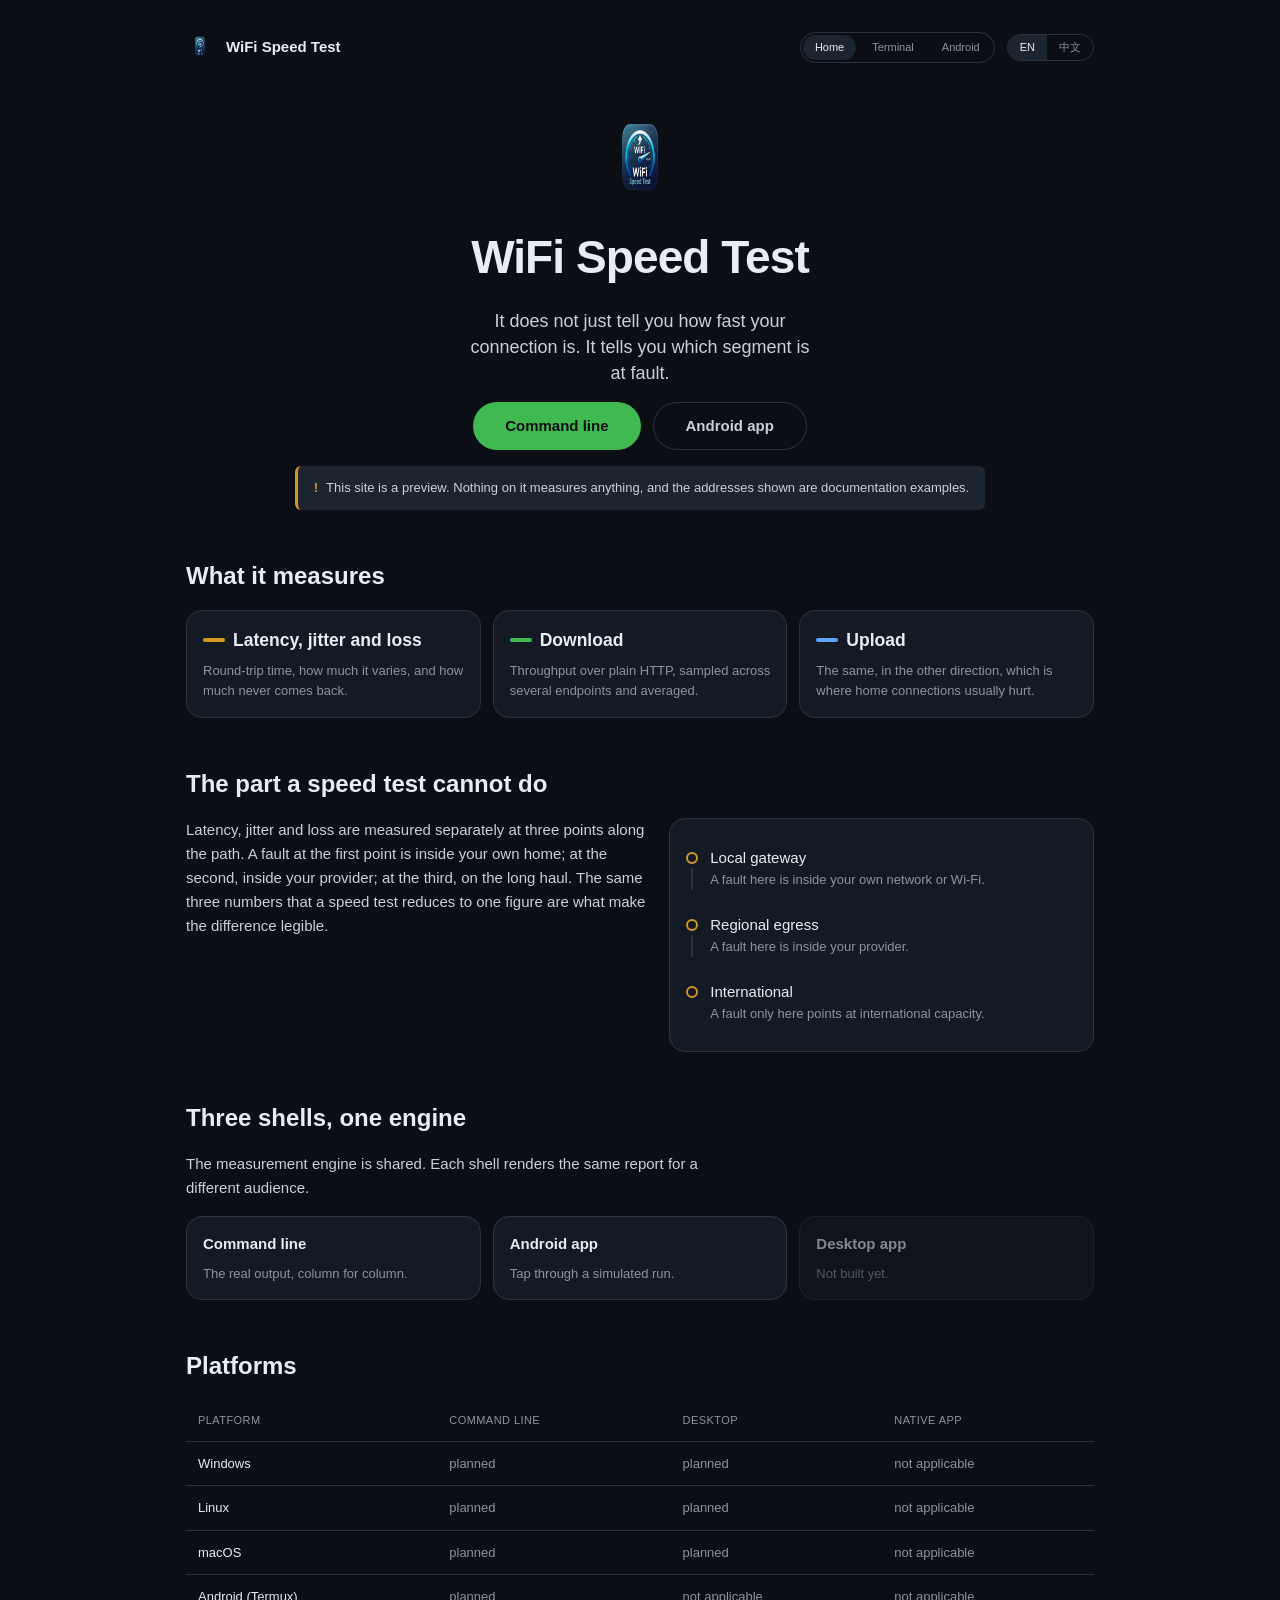
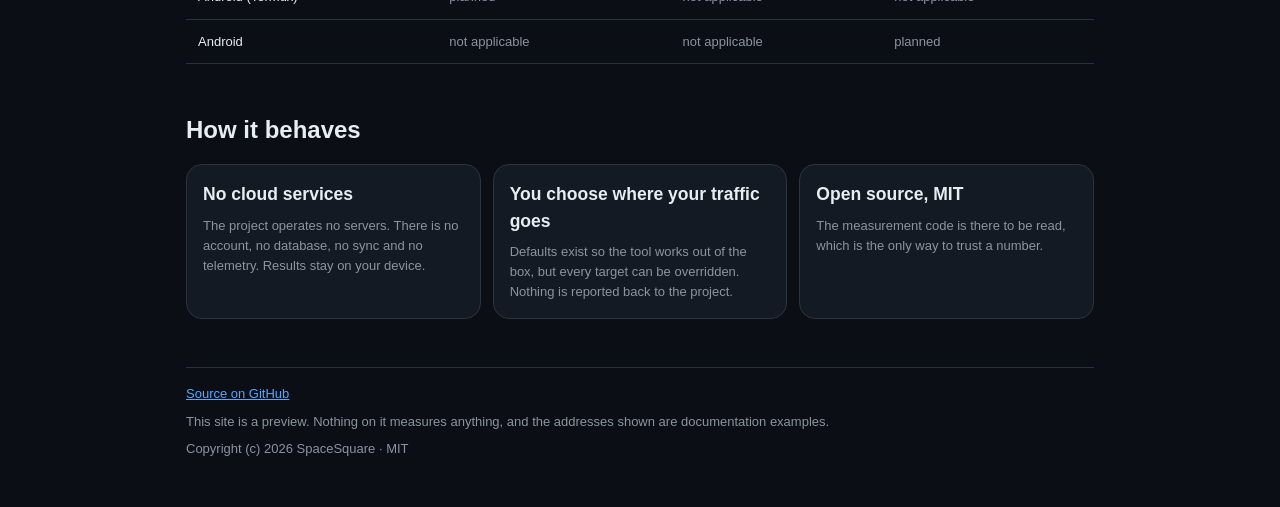
==== index.html @ 0cbede58 "Add the interface preview: overview, command line and Android app A static site that measures nothin" ====
<!DOCTYPE html>
<html lang="en">
  <head>
    <meta charset="utf-8" />
    <meta name="viewport" content="width=device-width, initial-scale=1" />
    <title>WiFi Speed Test — preview</title>
    <meta
      name="description"
      content="A cross-platform network diagnostic tool that reports which segment of the path is at fault. This site is a non-functional preview."
    />
    <link rel="icon" href="assets/img/icon.png" />
    <link rel="stylesheet" href="assets/css/tokens.css" />
    <link rel="stylesheet" href="assets/css/base.css" />
    <link rel="stylesheet" href="assets/css/components.css" />
    <link rel="stylesheet" href="assets/css/index.css" />
  </head>

  <body>
    <div class="page">
      <header class="topbar">
        <span class="topbar__brand">
          <img src="assets/img/icon.png" alt="" width="28" height="28" />
          WiFi Speed Test
        </span>

        <span class="topbar__right">
          <nav class="shell-nav" aria-label="Shells">
            <a href="index.html" aria-current="page">Home</a>
            <a href="terminal.html">Terminal</a>
            <a href="mobile.html">Android</a>
          </nav>

          <span class="lang-toggle" role="group" data-i18n-label="langLabel">
            <button type="button" data-lang="en" aria-pressed="true">EN</button>
            <button type="button" data-lang="zh-TW" aria-pressed="false">中文</button>
          </span>
        </span>
      </header>

      <section class="hero">
        <img class="hero__icon" src="assets/img/icon.png" alt="" width="96" height="96" />
        <h1 class="hero__title">WiFi Speed Test</h1>
        <p class="hero__tagline" data-i18n="tagline"></p>

        <div class="hero__actions">
          <a class="button" href="terminal.html" data-i18n="exploreTerminal">Command line</a>
          <a class="button button--quiet" href="mobile.html" data-i18n="exploreMobile">Android app</a>
        </div>

        <p class="sim-banner" style="text-align: left">
          <span class="sim-banner__mark" aria-hidden="true">!</span>
          <span data-i18n="previewFooter"></span>
        </p>
      </section>

      <section class="section">
        <h2 class="section__title" data-i18n="whatItMeasures">What it measures</h2>

        <div class="grid-3">
          <article class="card feature feature--latency">
            <h3 class="feature__title">
              <span class="feature__bar" aria-hidden="true"></span>
              <span data-i18n="coreLatency">Latency, jitter and loss</span>
            </h3>
            <p class="feature__body" data-i18n="coreLatencyBody"></p>
          </article>

          <article class="card feature feature--download">
            <h3 class="feature__title">
              <span class="feature__bar" aria-hidden="true"></span>
              <span data-i18n="coreDownload">Download</span>
            </h3>
            <p class="feature__body" data-i18n="coreDownloadBody"></p>
          </article>

          <article class="card feature feature--upload">
            <h3 class="feature__title">
              <span class="feature__bar" aria-hidden="true"></span>
              <span data-i18n="coreUpload">Upload</span>
            </h3>
            <p class="feature__body" data-i18n="coreUploadBody"></p>
          </article>
        </div>
      </section>

      <!-- The differentiator gets a section of its own. A visitor who skims
           everything else should still land on this one. -->
      <section class="section">
        <h2 class="section__title" data-i18n="differenceTitle">The part a speed test cannot do</h2>

        <div class="difference">
          <p class="section__lead" data-i18n="differenceBody"></p>

          <div class="card">
            <div class="path">
              <div class="path__step">
                <span class="path__rail" aria-hidden="true">
                  <span class="path__dot"></span>
                  <span class="path__line"></span>
                </span>
                <span>
                  <span class="path__name" data-i18n="layerGateway">Local gateway</span>
                  <span class="path__meaning" style="display: block" data-i18n="diffGateway"></span>
                </span>
              </div>

              <div class="path__step">
                <span class="path__rail" aria-hidden="true">
                  <span class="path__dot"></span>
                  <span class="path__line"></span>
                </span>
                <span>
                  <span class="path__name" data-i18n="layerRegional">Regional egress</span>
                  <span class="path__meaning" style="display: block" data-i18n="diffRegional"></span>
                </span>
              </div>

              <div class="path__step">
                <span class="path__rail" aria-hidden="true">
                  <span class="path__dot"></span>
                  <span class="path__line"></span>
                </span>
                <span>
                  <span class="path__name" data-i18n="layerInternational">International</span>
                  <span
                    class="path__meaning"
                    style="display: block"
                    data-i18n="diffInternational"
                  ></span>
                </span>
              </div>
            </div>
          </div>
        </div>
      </section>

      <section class="section">
        <h2 class="section__title" data-i18n="shellsTitle">Three shells, one engine</h2>
        <p class="section__lead" data-i18n="shellsBody"></p>

        <div class="explore">
          <a class="explore__card" href="terminal.html">
            <span class="explore__name" data-i18n="exploreTerminal">Command line</span>
            <span class="explore__body" data-i18n="exploreTerminalBody"></span>
          </a>

          <a class="explore__card" href="mobile.html">
            <span class="explore__name" data-i18n="exploreMobile">Android app</span>
            <span class="explore__body" data-i18n="exploreMobileBody"></span>
          </a>

          <!-- Marked unavailable rather than hidden: the roadmap is part of
               what a visitor came to learn. -->
          <span class="explore__card" aria-disabled="true">
            <span class="explore__name" data-i18n="exploreDesktop">Desktop app</span>
            <span class="explore__body" data-i18n="exploreDesktopBody"></span>
          </span>
        </div>
      </section>

      <section class="section">
        <h2 class="section__title" data-i18n="platformsTitle">Platforms</h2>

        <div class="matrix-wrap">
          <table class="matrix">
            <thead>
              <tr>
                <th scope="col">Platform</th>
                <th scope="col" data-i18n="platformCli">Command line</th>
                <th scope="col" data-i18n="platformDesktop">Desktop</th>
                <th scope="col" data-i18n="platformApp">Native app</th>
              </tr>
            </thead>
            <tbody>
              <tr>
                <td>Windows</td>
                <td data-i18n="planned">planned</td>
                <td data-i18n="planned">planned</td>
                <td data-i18n="notApplicable">not applicable</td>
              </tr>
              <tr>
                <td>Linux</td>
                <td data-i18n="planned">planned</td>
                <td data-i18n="planned">planned</td>
                <td data-i18n="notApplicable">not applicable</td>
              </tr>
              <tr>
                <td>macOS</td>
                <td data-i18n="planned">planned</td>
                <td data-i18n="planned">planned</td>
                <td data-i18n="notApplicable">not applicable</td>
              </tr>
              <tr>
                <td>Android (Termux)</td>
                <td data-i18n="planned">planned</td>
                <td data-i18n="notApplicable">not applicable</td>
                <td data-i18n="notApplicable">not applicable</td>
              </tr>
              <tr>
                <td>Android</td>
                <td data-i18n="notApplicable">not applicable</td>
                <td data-i18n="notApplicable">not applicable</td>
                <td data-i18n="planned">planned</td>
              </tr>
            </tbody>
          </table>
        </div>
      </section>

      <section class="section">
        <h2 class="section__title" data-i18n="principlesTitle">How it behaves</h2>

        <div class="grid-3">
          <article class="card">
            <h3 class="feature__title" data-i18n="principleCloud">No cloud services</h3>
            <p class="feature__body" data-i18n="principleCloudBody"></p>
          </article>

          <article class="card">
            <h3 class="feature__title" data-i18n="principleTargets">
              You choose where your traffic goes
            </h3>
            <p class="feature__body" data-i18n="principleTargetsBody"></p>
          </article>

          <article class="card">
            <h3 class="feature__title" data-i18n="principleOpen">Open source, MIT</h3>
            <p class="feature__body" data-i18n="principleOpenBody"></p>
          </article>
        </div>
      </section>

      <footer class="footer">
        <a href="https://github.com/SpaceSquare640/WiFi_Speed_Test" data-i18n="viewOnGitHub">
          Source on GitHub
        </a>
        <span data-i18n="previewFooter"></span>
        <span>Copyright (c) 2026 SpaceSquare · MIT</span>
      </footer>
    </div>

    <script src="assets/js/i18n.js"></script>
    <script>
      // init returns the language actually in force, which may come from a
      // previous visit. The buttons have to agree with it, or the page reads as
      // Chinese while the control insists it is English.
      const active = I18n.init();
      document.querySelectorAll('.lang-toggle button').forEach((button) => {
        button.setAttribute('aria-pressed', String(button.dataset.lang === active));
      });

      document.querySelectorAll('.lang-toggle button').forEach((button) => {
        button.addEventListener('click', () => {
          I18n.set(button.dataset.lang);
          document.querySelectorAll('.lang-toggle button').forEach((other) => {
            other.setAttribute('aria-pressed', String(other === button));
          });
        });
      });
    </script>
  </body>
</html>
---- assets/css/tokens.css ----
/*
 * Design tokens, in three layers.
 *
 *   primitive  raw values, named after what they are
 *        |
 *   semantic   named after what they mean
 *        |
 *   component  named after where they are used
 *
 * Only the semantic layer is shared with the other shells. The Tauri desktop
 * build and the Android app will define their own component layer on top of the
 * same meanings, which is what keeps three separate codebases looking like one
 * product. A component that reaches past the semantic layer to a raw hex value
 * is the first step toward three products that merely resemble each other.
 */

:root {
  /* ---------- Layer 1: primitive ---------- */

  --grey-950: #0b0e14;
  --grey-900: #141a24;
  --grey-800: #1c2430;
  --grey-700: #2a3441;
  /* Lightened from #7d8590 after measuring: the original reached only 4.19:1
     against --bg-raised, below the 4.5:1 that WCAG AA asks of body text, and
     muted text sits on that surface in the metric chips and the verdict box.
     This value clears it on all three backgrounds (5.08 / 5.68 / 6.28). */
  --grey-500: #8b949e;
  --grey-200: #c9d1d9;
  --grey-100: #e6edf3;

  --green-500: #3fb950;
  --green-300: #7ee787;
  --blue-500: #58a6ff;
  --blue-300: #a5d6ff;
  --amber-500: #d29922;
  --amber-300: #e3b341;
  --red-500: #f85149;

  --space-1: 4px;
  --space-2: 8px;
  --space-3: 12px;
  --space-4: 16px;
  --space-5: 24px;
  --space-6: 32px;
  --space-7: 48px;

  --radius-sm: 6px;
  --radius-md: 10px;
  --radius-lg: 16px;
  --radius-full: 999px;

  --text-xs: 11px;
  --text-sm: 13px;
  --text-md: 15px;
  --text-lg: 18px;
  --text-xl: 24px;
  --text-2xl: 34px;
  --text-3xl: 46px;

  --weight-regular: 400;
  --weight-medium: 500;
  --weight-bold: 700;

  --font-ui: -apple-system, BlinkMacSystemFont, "Segoe UI", "Noto Sans TC",
    "Microsoft JhengHei", Roboto, sans-serif;
  /* Figures use a monospace face so that a digit changing during the animation
     does not shift everything after it sideways. */
  --font-mono: ui-monospace, "SF Mono", "Cascadia Mono", Menlo, Consolas,
    "Noto Sans Mono", monospace;

  --duration-fast: 120ms;
  --duration-mid: 260ms;
  --duration-slow: 600ms;
  --ease-out: cubic-bezier(0.22, 0.61, 0.36, 1);

  /* ---------- Layer 2: semantic ---------- */

  --bg-base: var(--grey-950);
  --bg-panel: var(--grey-900);
  --bg-raised: var(--grey-800);
  --border-subtle: var(--grey-700);

  --fg-primary: var(--grey-100);
  --fg-secondary: var(--grey-200);
  --fg-muted: var(--grey-500);

  /* The three measurements carry a colour each, and the same three colours
     appear in the command line tool. The colour is part of what the reader
     learns, so it may not differ between shells. */
  --accent-download: var(--green-500);
  --accent-upload: var(--blue-500);
  --accent-latency: var(--amber-500);
  --danger: var(--red-500);

  --status-ok: var(--green-500);
  --status-warn: var(--amber-500);
  --status-bad: var(--red-500);

  /* ---------- Layer 3: component ---------- */

  --gauge-track: var(--grey-700);
  --gauge-arc-idle: var(--grey-500);
  --gauge-arc-download: var(--accent-download);
  --gauge-arc-upload: var(--accent-upload);
  --gauge-arc-latency: var(--accent-latency);

  --card-bg: var(--bg-panel);
  --card-border: var(--border-subtle);
  --card-radius: var(--radius-lg);
  --card-pad: var(--space-4);

  --button-bg: var(--accent-download);
  --button-fg: var(--grey-950);
  --button-bg-hover: var(--green-300);
  --button-bg-disabled: var(--grey-700);
  --button-fg-disabled: var(--grey-500);

  --navbar-bg: var(--bg-panel);
  --navbar-fg: var(--fg-muted);
  --navbar-fg-active: var(--fg-primary);

  --layer-row-border: var(--border-subtle);
  --layer-label: var(--fg-secondary);
  --layer-value: var(--fg-primary);

  --banner-bg: var(--grey-800);
  --banner-fg: var(--fg-secondary);
  --banner-accent: var(--amber-500);

  --phone-bezel: #05070b;
  --phone-screen: var(--bg-base);
}

/*
 * A viewer who has asked their system to reduce motion is telling us that
 * animation costs them something. The simulation still runs; it simply arrives
 * at its result without the theatre.
 */
@media (prefers-reduced-motion: reduce) {
  :root {
    --duration-fast: 0ms;
    --duration-mid: 0ms;
    --duration-slow: 0ms;
  }
}
---- assets/css/base.css ----
/* Reset and page-level typography, shared by every preview page. */

*,
*::before,
*::after {
  box-sizing: border-box;
}

html,
body {
  margin: 0;
  padding: 0;
}

body {
  background: var(--bg-base);
  color: var(--fg-primary);
  font-family: var(--font-ui);
  font-size: var(--text-md);
  line-height: 1.5;
  -webkit-font-smoothing: antialiased;
  text-rendering: optimizeLegibility;
}

h1,
h2,
h3,
p,
figure {
  margin: 0;
}

ul {
  margin: 0;
  padding: 0;
  list-style: none;
}

button {
  font: inherit;
  color: inherit;
  background: none;
  border: none;
  padding: 0;
  cursor: pointer;
}

a {
  color: var(--accent-upload);
}

/* Every interactive element keeps a visible focus ring. Removing it makes the
   page unusable by keyboard without making it look any better. */
:where(a, button, [tabindex]):focus-visible {
  outline: 2px solid var(--accent-upload);
  outline-offset: 2px;
  border-radius: var(--radius-sm);
}

/* Visually hidden, still announced by a screen reader. */
.sr-only {
  position: absolute;
  width: 1px;
  height: 1px;
  margin: -1px;
  padding: 0;
  overflow: hidden;
  clip-path: inset(50%);
  white-space: nowrap;
}

.numeric {
  font-family: var(--font-mono);
  font-variant-numeric: tabular-nums;
}
---- assets/css/components.css ----
/* Components shared across the preview pages. */

/* ---------- Simulation banner ---------- */

/*
 * The page must never be mistaken for a working speed test. The banner sits
 * above the content rather than below it, states the fact in plain words, and
 * is not dismissible.
 */
.sim-banner {
  display: flex;
  gap: var(--space-2);
  align-items: flex-start;
  background: var(--banner-bg);
  color: var(--banner-fg);
  border-left: 3px solid var(--banner-accent);
  border-radius: var(--radius-sm);
  padding: var(--space-3) var(--space-4);
  font-size: var(--text-sm);
}

.sim-banner__mark {
  color: var(--banner-accent);
  font-weight: var(--weight-bold);
  flex: none;
}

/* ---------- Card ---------- */

.card {
  background: var(--card-bg);
  border: 1px solid var(--card-border);
  border-radius: var(--card-radius);
  padding: var(--card-pad);
}

.card__title {
  font-size: var(--text-sm);
  font-weight: var(--weight-medium);
  color: var(--fg-secondary);
  letter-spacing: 0.04em;
  text-transform: uppercase;
  margin-bottom: var(--space-3);
}

/* ---------- Primary action ---------- */

.button {
  display: inline-flex;
  align-items: center;
  justify-content: center;
  gap: var(--space-2);
  background: var(--button-bg);
  color: var(--button-fg);
  font-weight: var(--weight-bold);
  border-radius: var(--radius-full);
  padding: var(--space-3) var(--space-6);
  /* The class is used on both <button> and <a>; the link defaults would
     otherwise underline it and repaint it in the link colour. */
  text-decoration: none;
  transition: background var(--duration-fast) var(--ease-out),
    transform var(--duration-fast) var(--ease-out);
}

.button:hover:not(:disabled) {
  background: var(--button-bg-hover);
}

.button:active:not(:disabled) {
  transform: scale(0.97);
}

.button:disabled {
  background: var(--button-bg-disabled);
  color: var(--button-fg-disabled);
  cursor: not-allowed;
}

/* ---------- Metric chips ---------- */

.metrics {
  display: grid;
  grid-template-columns: repeat(3, 1fr);
  gap: var(--space-2);
}

.metric {
  background: var(--bg-raised);
  border-radius: var(--radius-md);
  padding: var(--space-3) var(--space-2);
  text-align: center;
}

.metric__label {
  font-size: var(--text-xs);
  color: var(--fg-muted);
  letter-spacing: 0.04em;
  text-transform: uppercase;
}

.metric__value {
  font-size: var(--text-lg);
  font-weight: var(--weight-bold);
  margin-top: var(--space-1);
}

.metric__unit {
  font-size: var(--text-xs);
  color: var(--fg-muted);
  margin-left: 2px;
}

.metric--download .metric__value {
  color: var(--accent-download);
}

.metric--upload .metric__value {
  color: var(--accent-upload);
}

.metric--latency .metric__value {
  color: var(--accent-latency);
}

/* ---------- Layered diagnostics ---------- */

/*
 * The centrepiece. A plain speed test reports a number; this block is the part
 * that says which segment is responsible, so it gets the same weight as the
 * three headline figures rather than being tucked underneath them.
 */
.layers {
  display: flex;
  flex-direction: column;
  gap: var(--space-1);
}

.layer {
  display: grid;
  grid-template-columns: 1fr auto;
  grid-template-areas:
    "name value"
    "target detail";
  gap: 2px var(--space-3);
  padding: var(--space-3) 0;
  border-bottom: 1px solid var(--layer-row-border);
}

.layer:last-child {
  border-bottom: none;
}

.layer__name {
  grid-area: name;
  color: var(--layer-label);
  font-size: var(--text-sm);
  font-weight: var(--weight-medium);
}

.layer__target {
  grid-area: target;
  color: var(--fg-muted);
  font-size: var(--text-xs);
}

.layer__value {
  grid-area: value;
  color: var(--layer-value);
  font-size: var(--text-md);
  font-weight: var(--weight-bold);
  text-align: right;
}

.layer__detail {
  grid-area: detail;
  color: var(--fg-muted);
  font-size: var(--text-xs);
  text-align: right;
}

/* A layer's status is carried by colour and by the words in the detail line,
   never by colour alone. */
.layer--ok .layer__value {
  color: var(--status-ok);
}

.layer--warn .layer__value {
  color: var(--status-warn);
}

.layer--bad .layer__value {
  color: var(--status-bad);
}

/* ---------- Verdict ---------- */

/*
 * Three rows of numbers do not tell a non-technical reader which segment is at
 * fault; they have to be told. This line is the whole point of the layered
 * block, so it is a sentence, not an icon.
 */
.verdict {
  display: flex;
  gap: var(--space-3);
  align-items: flex-start;
  margin-top: var(--space-3);
  padding: var(--space-3);
  border-radius: var(--radius-md);
  background: var(--bg-raised);
  font-size: var(--text-sm);
  line-height: 1.45;
}

.verdict__dot {
  flex: none;
  width: 10px;
  height: 10px;
  border-radius: var(--radius-full);
  margin-top: 6px;
  background: var(--fg-muted);
}

.verdict--ok .verdict__dot {
  background: var(--status-ok);
}

.verdict--warn .verdict__dot {
  background: var(--status-warn);
}

.verdict--bad .verdict__dot {
  background: var(--status-bad);
}

.verdict__text strong {
  color: var(--fg-primary);
  display: block;
  margin-bottom: 2px;
}

.verdict__text span {
  color: var(--fg-muted);
}

/* ---------- Language toggle ---------- */

.lang-toggle {
  display: inline-flex;
  border: 1px solid var(--border-subtle);
  border-radius: var(--radius-full);
  overflow: hidden;
}

.lang-toggle button {
  padding: var(--space-1) var(--space-3);
  font-size: var(--text-xs);
  color: var(--fg-muted);
  transition: background var(--duration-fast) var(--ease-out);
}

.lang-toggle button[aria-pressed="true"] {
  background: var(--bg-raised);
  color: var(--fg-primary);
}

/* ---------- Shell navigation ---------- */

/*
 * Links between the shells. Each preview page is one shell of the same
 * product, so moving between them should feel like changing view rather than
 * visiting a different site.
 */
.shell-nav {
  display: flex;
  gap: var(--space-1);
  border: 1px solid var(--border-subtle);
  border-radius: var(--radius-full);
  padding: 2px;
}

.shell-nav a {
  padding: var(--space-1) var(--space-3);
  border-radius: var(--radius-full);
  font-size: var(--text-xs);
  color: var(--fg-muted);
  text-decoration: none;
  transition: background var(--duration-fast) var(--ease-out),
    color var(--duration-fast) var(--ease-out);
}

.shell-nav a:hover {
  color: var(--fg-primary);
}

.shell-nav a[aria-current="page"] {
  background: var(--bg-raised);
  color: var(--fg-primary);
}
---- assets/css/index.css ----
/* The landing page: what the tool is, and where to go to try each shell. */

.page {
  max-width: 940px;
  margin: 0 auto;
  padding: var(--space-6) var(--space-4) var(--space-7);
  display: flex;
  flex-direction: column;
  gap: var(--space-7);
}

.topbar {
  display: flex;
  align-items: center;
  justify-content: space-between;
  gap: var(--space-3);
  flex-wrap: wrap;
}

.topbar__brand {
  display: flex;
  align-items: center;
  gap: var(--space-3);
  font-weight: var(--weight-bold);
}

.topbar__brand img {
  width: 28px;
  height: 28px;
  border-radius: var(--radius-sm);
}

.topbar__right {
  display: flex;
  align-items: center;
  gap: var(--space-3);
}

/* ---------- Hero ---------- */

.hero {
  display: flex;
  flex-direction: column;
  align-items: center;
  text-align: center;
  gap: var(--space-4);
}

.hero__icon {
  width: 96px;
  height: 96px;
  border-radius: var(--radius-lg);
}

.hero__title {
  font-size: var(--text-3xl);
  font-weight: var(--weight-bold);
  letter-spacing: -0.02em;
}

/* The tagline is the one sentence a visitor is guaranteed to read, so it is
   allowed to be long and is given room rather than being squeezed. */
.hero__tagline {
  max-width: 34ch;
  font-size: var(--text-lg);
  color: var(--fg-secondary);
  line-height: 1.45;
}

.hero__actions {
  display: flex;
  gap: var(--space-3);
  flex-wrap: wrap;
  justify-content: center;
}

.button--quiet {
  background: transparent;
  color: var(--fg-secondary);
  border: 1px solid var(--border-subtle);
}

.button--quiet:hover:not(:disabled) {
  background: var(--bg-raised);
  color: var(--fg-primary);
}

/* ---------- Sections ---------- */

.section {
  display: flex;
  flex-direction: column;
  gap: var(--space-4);
}

.section__title {
  font-size: var(--text-xl);
  font-weight: var(--weight-bold);
}

.section__lead {
  color: var(--fg-secondary);
  max-width: 68ch;
  line-height: 1.6;
}

.grid-3 {
  display: grid;
  grid-template-columns: repeat(auto-fit, minmax(240px, 1fr));
  gap: var(--space-3);
}

.feature__title {
  display: flex;
  align-items: center;
  gap: var(--space-2);
  font-weight: var(--weight-bold);
  margin-bottom: var(--space-2);
}

.feature__body {
  color: var(--fg-muted);
  font-size: var(--text-sm);
  line-height: 1.55;
}

/* The bar carries the measurement's colour, which is the same colour that
   figure wears in every shell. */
.feature__bar {
  width: 22px;
  height: 4px;
  border-radius: var(--radius-full);
  flex: none;
}

.feature--latency .feature__bar {
  background: var(--accent-latency);
}

.feature--download .feature__bar {
  background: var(--accent-download);
}

.feature--upload .feature__bar {
  background: var(--accent-upload);
}

/* ---------- The differentiator ---------- */

/*
 * Given a section of its own rather than a bullet in a list. It is the reason
 * the project exists, and a visitor who skims everything else should still
 * land on it.
 */
.difference {
  display: grid;
  grid-template-columns: 1fr;
  gap: var(--space-4);
}

@media (min-width: 720px) {
  .difference {
    grid-template-columns: 1.1fr 1fr;
    align-items: start;
  }
}

.path {
  display: flex;
  flex-direction: column;
  gap: 0;
}

.path__step {
  display: grid;
  grid-template-columns: auto 1fr;
  gap: var(--space-3);
  padding: var(--space-3) 0;
}

.path__rail {
  display: flex;
  flex-direction: column;
  align-items: center;
  gap: 4px;
}

.path__dot {
  width: 12px;
  height: 12px;
  border-radius: var(--radius-full);
  border: 2px solid var(--accent-latency);
  margin-top: 5px;
}

.path__line {
  flex: 1;
  width: 2px;
  background: var(--border-subtle);
  min-height: 22px;
}

.path__step:last-child .path__line {
  display: none;
}

.path__name {
  font-weight: var(--weight-medium);
}

.path__meaning {
  color: var(--fg-muted);
  font-size: var(--text-sm);
  line-height: 1.5;
}

/* ---------- Explore cards ---------- */

.explore {
  display: grid;
  grid-template-columns: repeat(auto-fit, minmax(220px, 1fr));
  gap: var(--space-3);
}

.explore__card {
  display: flex;
  flex-direction: column;
  gap: var(--space-2);
  padding: var(--space-4);
  background: var(--card-bg);
  border: 1px solid var(--card-border);
  border-radius: var(--card-radius);
  color: inherit;
  text-decoration: none;
  transition: border-color var(--duration-fast) var(--ease-out),
    transform var(--duration-fast) var(--ease-out);
}

.explore__card:hover {
  border-color: var(--fg-muted);
  transform: translateY(-2px);
}

.explore__card[aria-disabled='true'] {
  opacity: 0.55;
  pointer-events: none;
}

.explore__name {
  font-weight: var(--weight-bold);
}

.explore__body {
  color: var(--fg-muted);
  font-size: var(--text-sm);
}

/* ---------- Platform matrix ---------- */

.matrix-wrap {
  overflow-x: auto;
}

.matrix {
  width: 100%;
  border-collapse: collapse;
  font-size: var(--text-sm);
  min-width: 460px;
}

.matrix th,
.matrix td {
  text-align: left;
  padding: var(--space-3);
  border-bottom: 1px solid var(--border-subtle);
}

.matrix th {
  color: var(--fg-muted);
  font-weight: var(--weight-medium);
  font-size: var(--text-xs);
  letter-spacing: 0.04em;
  text-transform: uppercase;
}

.matrix td:first-child {
  color: var(--fg-primary);
  font-weight: var(--weight-medium);
}

.matrix td {
  color: var(--fg-muted);
}

/* ---------- Footer ---------- */

.footer {
  border-top: 1px solid var(--border-subtle);
  padding-top: var(--space-4);
  color: var(--fg-muted);
  font-size: var(--text-sm);
  display: flex;
  flex-direction: column;
  gap: var(--space-2);
}
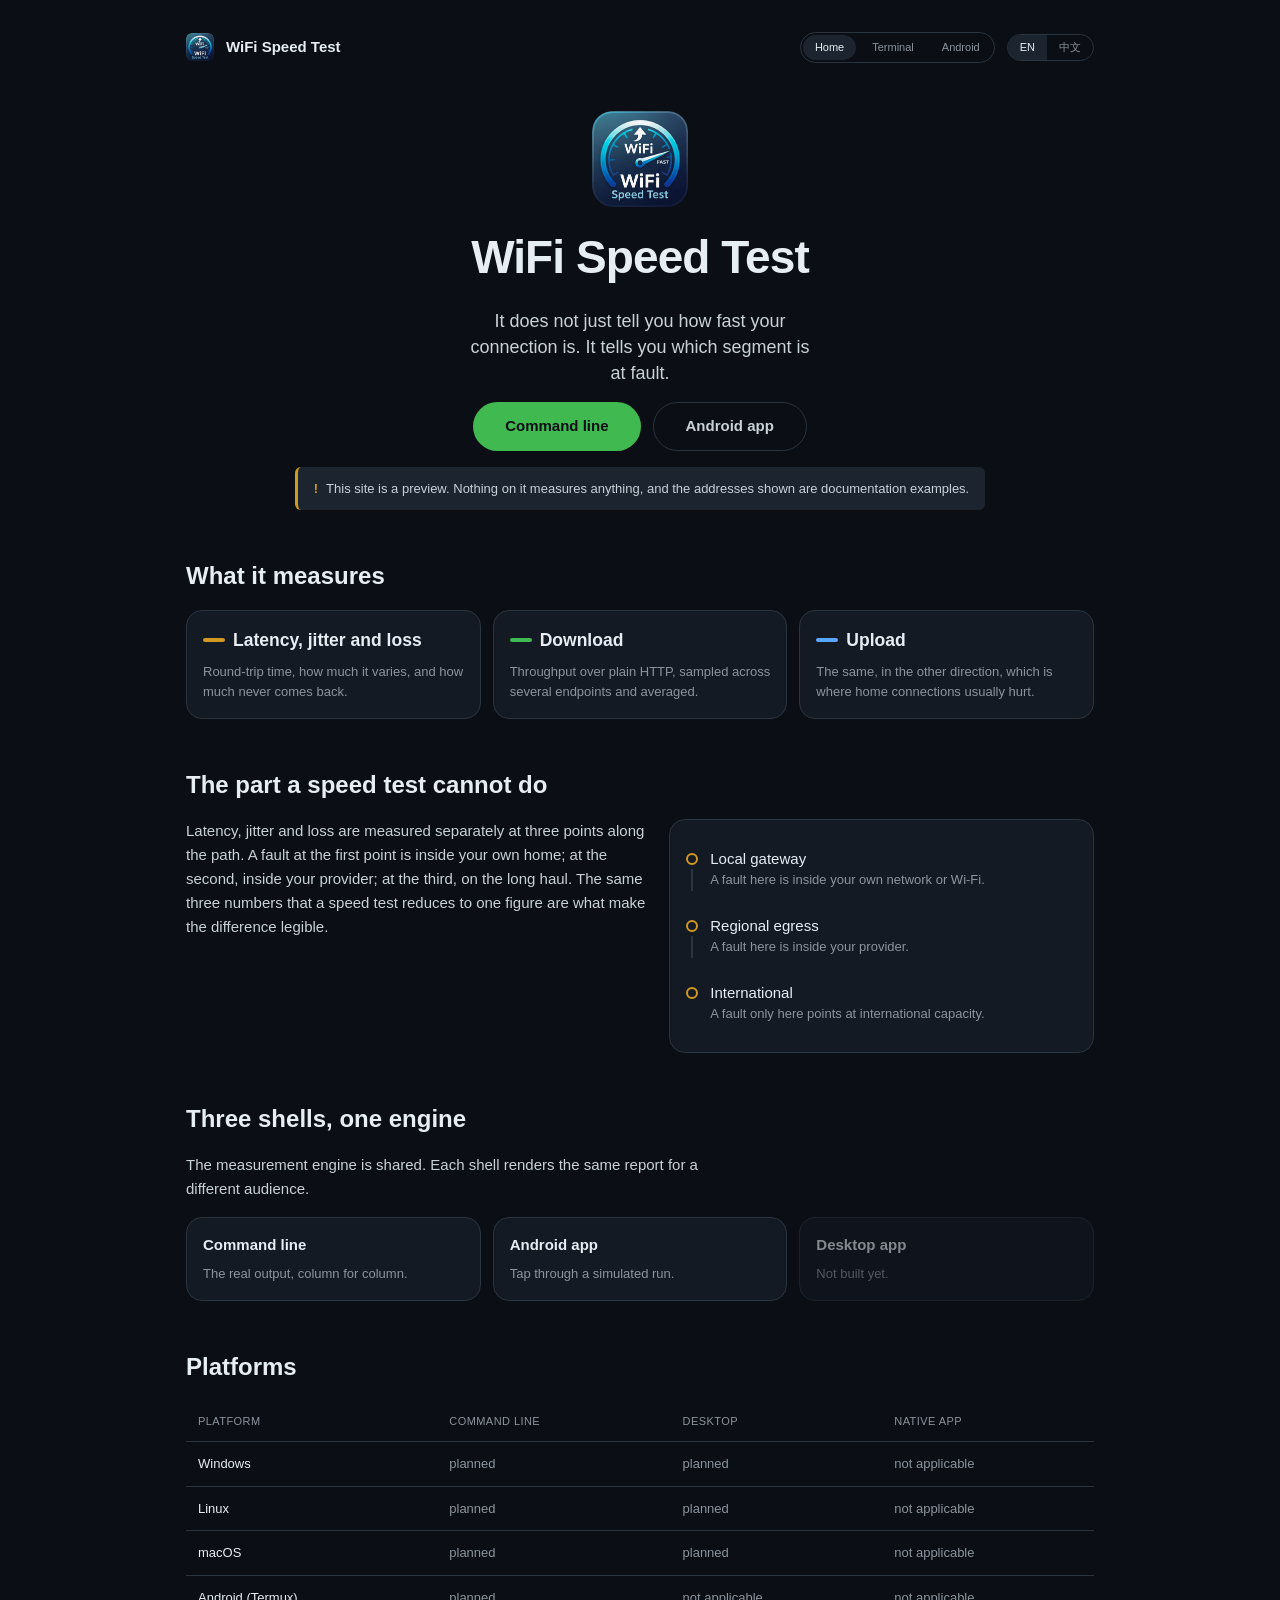
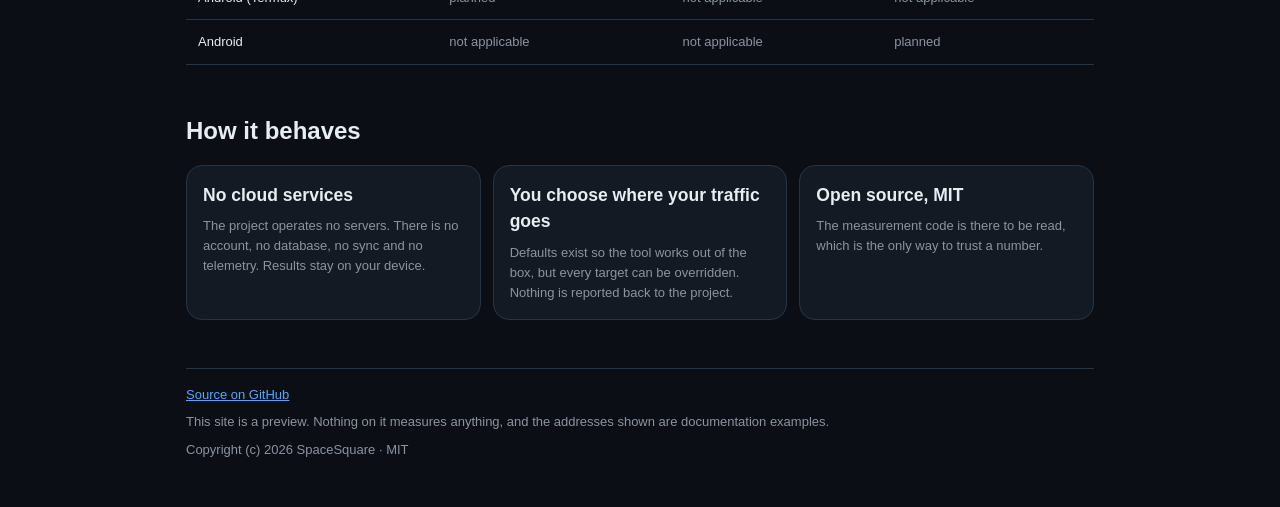
==== commit c86897f1: "Crop and resize the icon, which was 521 KB on a 40 KB site The source was 1408x768 but its visible c" ====
--- a/index.html
+++ b/index.html
@@ -19,7 +19,7 @@
     <div class="page">
       <header class="topbar">
         <span class="topbar__brand">
-          <img src="assets/img/icon.png" alt="" width="28" height="28" />
+          <img src="assets/img/icon.png" alt="" width="191" height="192" />
           WiFi Speed Test
         </span>
 
@@ -38,7 +38,7 @@
       </header>
 
       <section class="hero">
-        <img class="hero__icon" src="assets/img/icon.png" alt="" width="96" height="96" />
+        <img class="hero__icon" src="assets/img/icon.png" alt="" width="191" height="192" />
         <h1 class="hero__title">WiFi Speed Test</h1>
         <p class="hero__tagline" data-i18n="tagline"></p>
 
--- a/assets/css/index.css
+++ b/assets/css/index.css
@@ -26,7 +26,7 @@
 
 .topbar__brand img {
   width: 28px;
-  height: 28px;
+  height: auto;
   border-radius: var(--radius-sm);
 }
 
@@ -46,9 +46,11 @@
   gap: var(--space-4);
 }
 
+/* The asset is cropped to its content and is square, so a square box no longer
+   distorts it. height: auto keeps that true if the artwork is ever replaced. */
 .hero__icon {
   width: 96px;
-  height: 96px;
+  height: auto;
   border-radius: var(--radius-lg);
 }
 
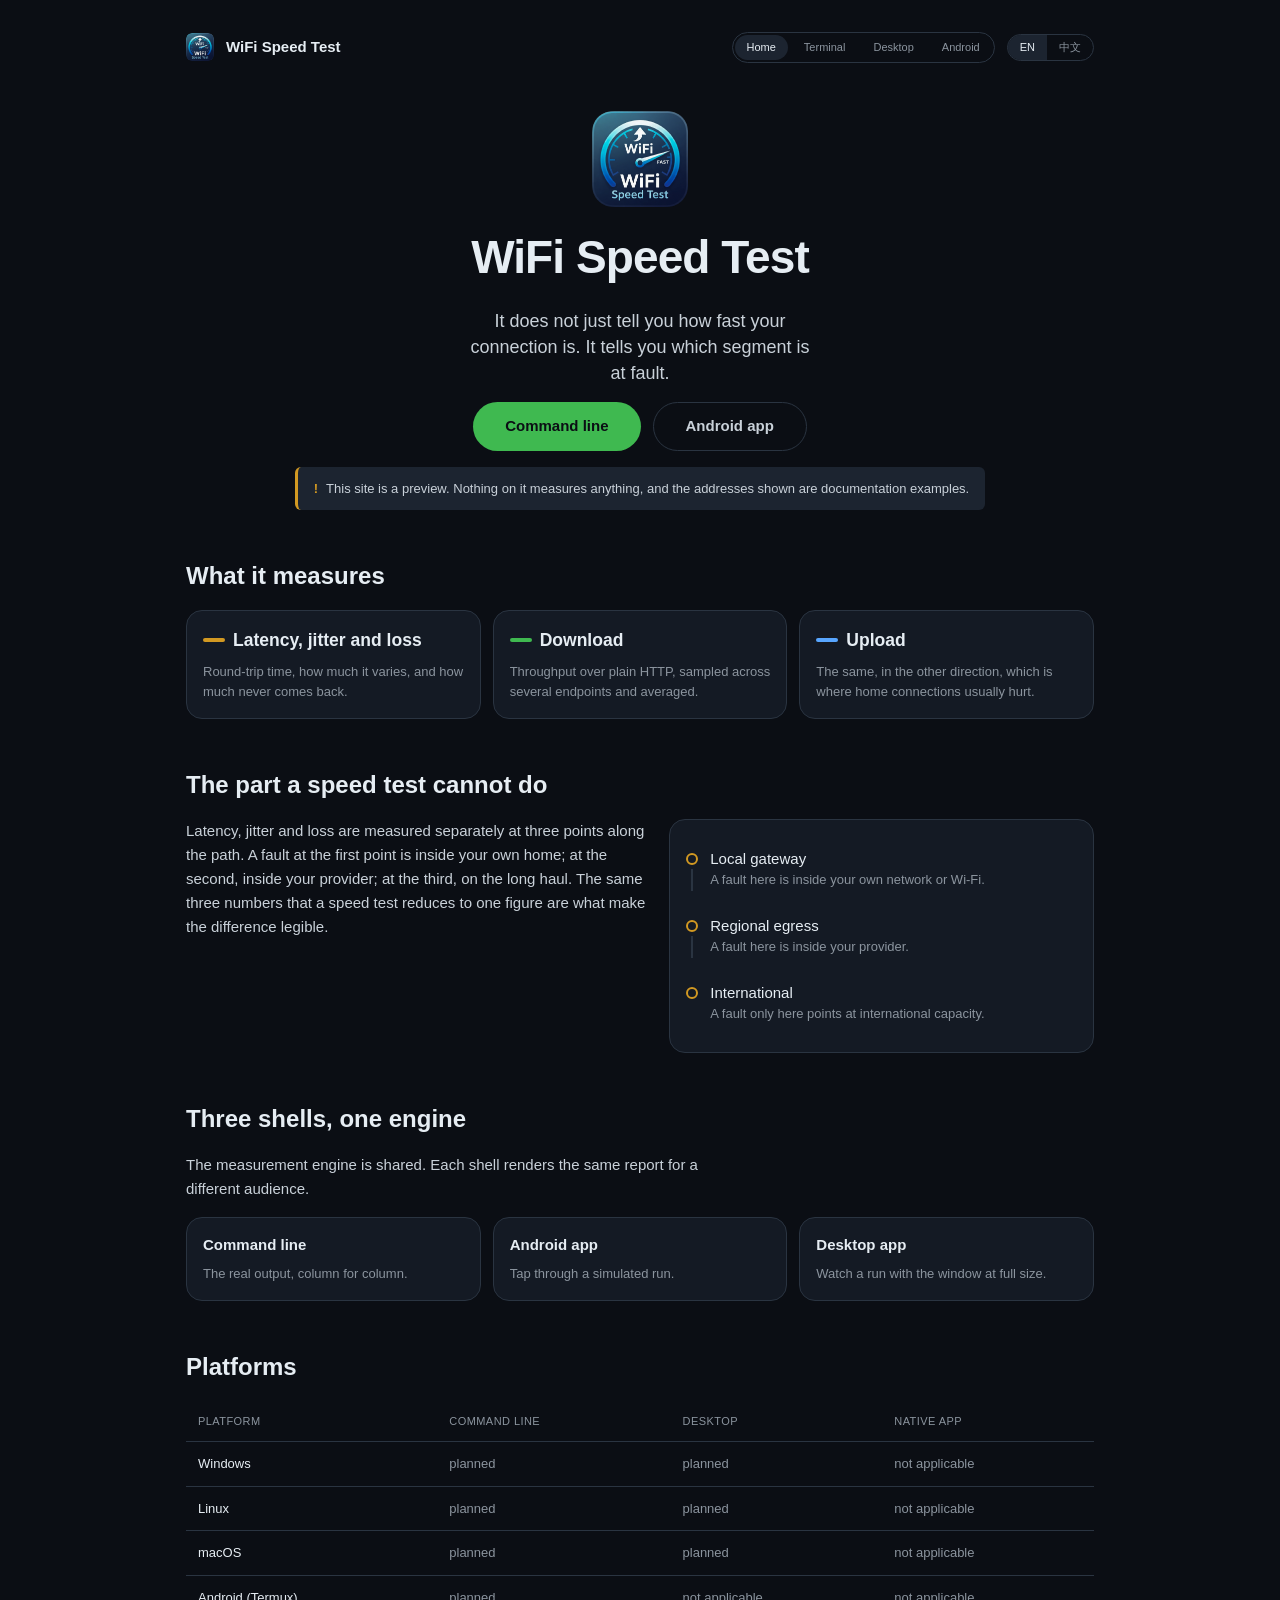
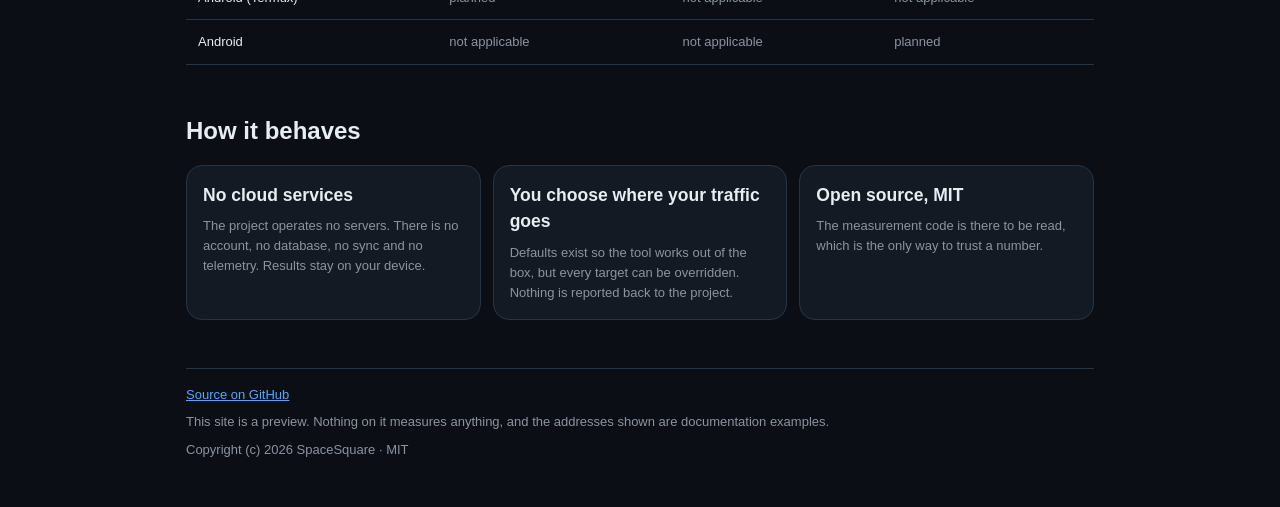
==== commit 38389509: "Add the desktop shell, and move shared styles out of the phone page desktop.html is the window a Tau" ====
--- a/index.html
+++ b/index.html
@@ -27,6 +27,7 @@
           <nav class="shell-nav" aria-label="Shells">
             <a href="index.html" aria-current="page">Home</a>
             <a href="terminal.html">Terminal</a>
+            <a href="desktop.html">Desktop</a>
             <a href="mobile.html">Android</a>
           </nav>
 
@@ -149,12 +150,10 @@
             <span class="explore__body" data-i18n="exploreMobileBody"></span>
           </a>
 
-          <!-- Marked unavailable rather than hidden: the roadmap is part of
-               what a visitor came to learn. -->
-          <span class="explore__card" aria-disabled="true">
+          <a class="explore__card" href="desktop.html">
             <span class="explore__name" data-i18n="exploreDesktop">Desktop app</span>
             <span class="explore__body" data-i18n="exploreDesktopBody"></span>
-          </span>
+          </a>
         </div>
       </section>
 
--- a/assets/css/components.css
+++ b/assets/css/components.css
@@ -296,3 +296,78 @@
   background: var(--bg-raised);
   color: var(--fg-primary);
 }
+
+/* ---------- Scenario control ---------- */
+
+/*
+ * A preview that only ever shows a healthy connection cannot demonstrate what
+ * layered diagnostics are for. This control lets a visitor ask for a fault on
+ * purpose.
+ */
+.scenarios {
+  width: min(420px, 100%);
+  display: flex;
+  flex-wrap: wrap;
+  gap: var(--space-2);
+}
+
+.scenario-chip {
+  flex: 1 1 auto;
+  padding: var(--space-2) var(--space-3);
+  border: 1px solid var(--border-subtle);
+  border-radius: var(--radius-full);
+  background: var(--bg-panel);
+  color: var(--fg-secondary);
+  font-size: var(--text-xs);
+  transition: border-color var(--duration-fast) var(--ease-out),
+    color var(--duration-fast) var(--ease-out);
+}
+
+.scenario-chip[aria-pressed="true"] {
+  border-color: var(--accent-upload);
+  color: var(--fg-primary);
+}
+
+/* ---------- Page scaffolding ---------- */
+
+/*
+ * Shared by every shell preview. It lived in mobile.css while only one page
+ * used it, which left the terminal and desktop pages quietly unstyled: a
+ * component used by two pages does not belong to either of them.
+ */
+.stage {
+  min-height: 100vh;
+  display: flex;
+  flex-direction: column;
+  align-items: center;
+  gap: var(--space-5);
+  padding: var(--space-6) var(--space-4);
+}
+
+.stage__head {
+  width: min(420px, 100%);
+  display: flex;
+  flex-direction: column;
+  gap: var(--space-3);
+}
+
+.stage__title {
+  font-size: var(--text-lg);
+  font-weight: var(--weight-bold);
+}
+
+.stage__subtitle {
+  font-size: var(--text-sm);
+  color: var(--fg-muted);
+}
+
+.stage__toolbar {
+  display: flex;
+  justify-content: space-between;
+  align-items: center;
+  gap: var(--space-3);
+}
+
+[hidden] {
+  display: none !important;
+}
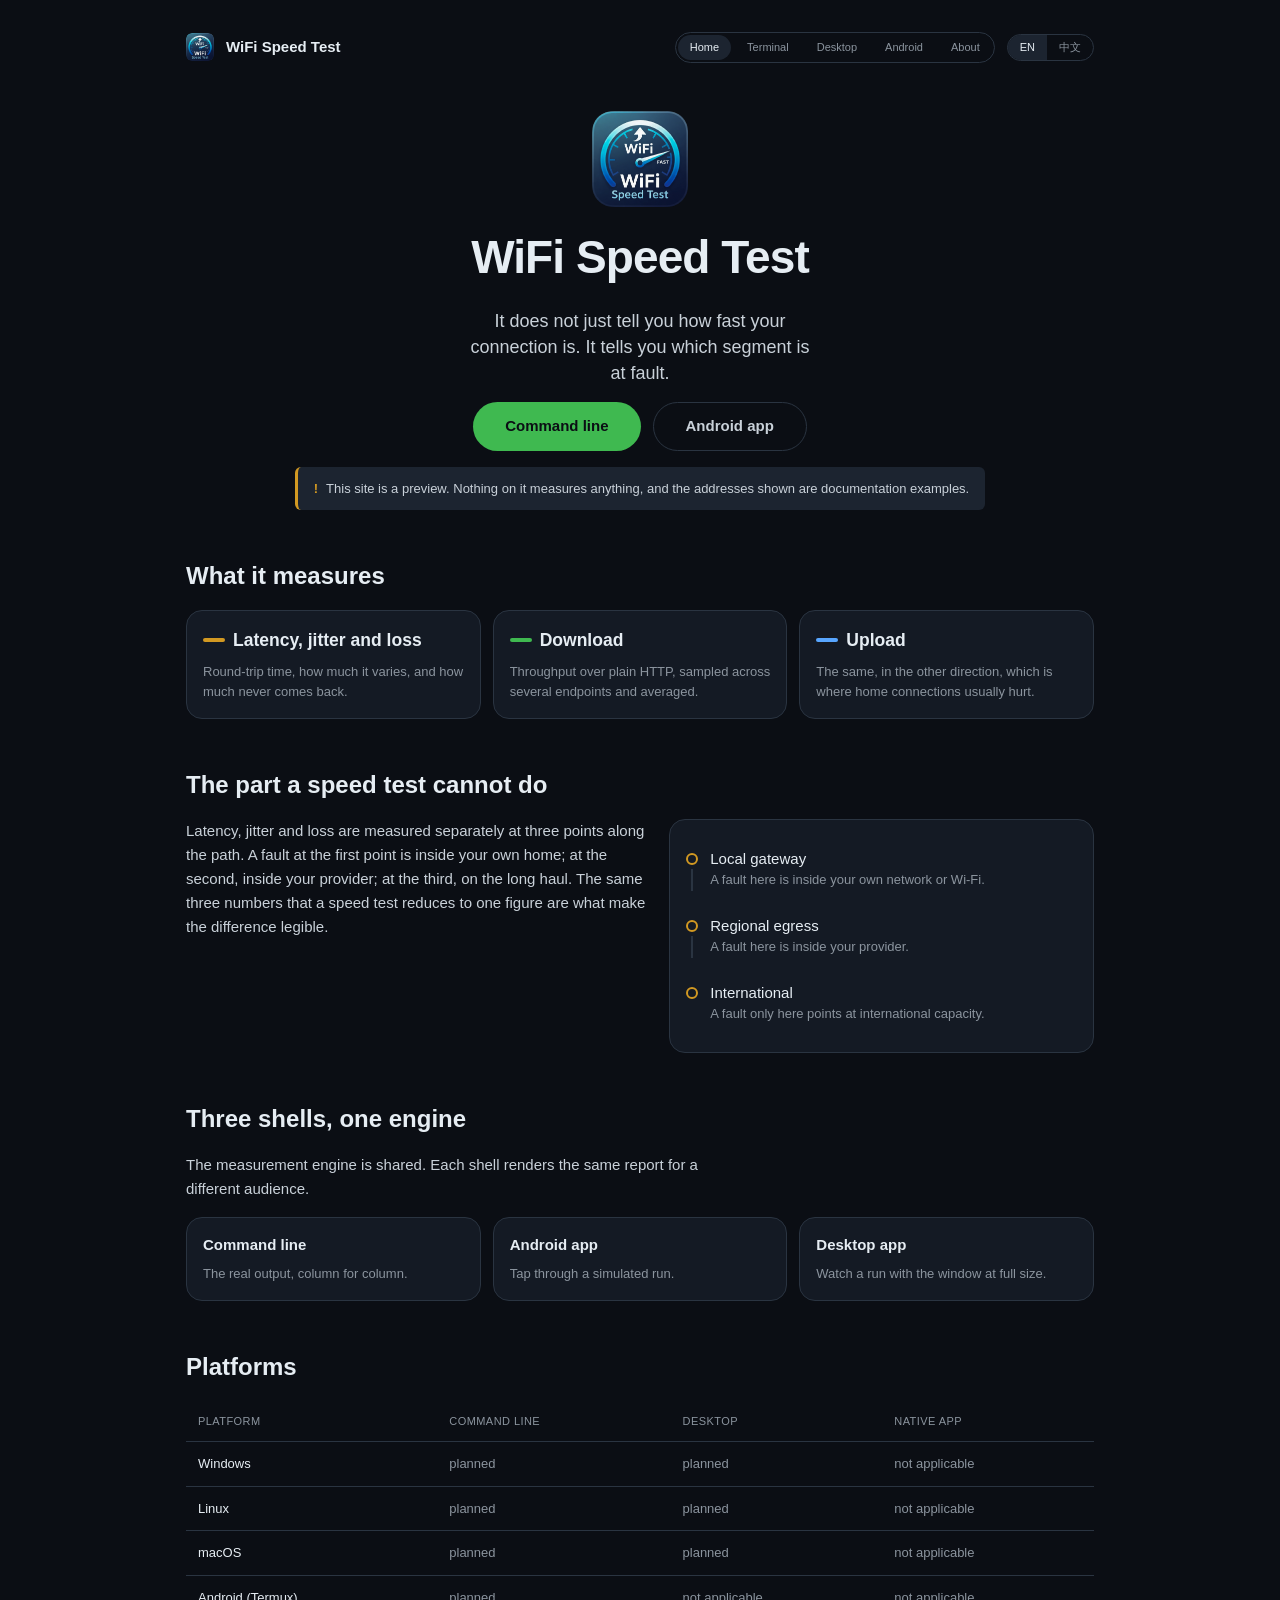
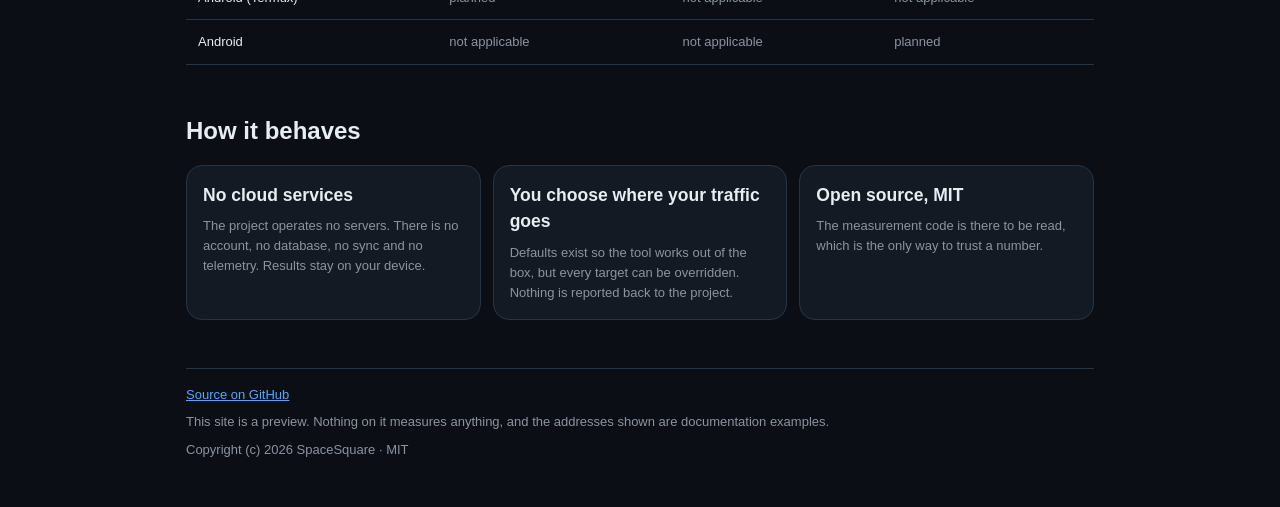
==== commit 32175ae7: "Split the desktop into Windows, macOS and Linux, and add the about page Tauri renders in the system " ====
--- a/index.html
+++ b/index.html
@@ -29,6 +29,7 @@
             <a href="terminal.html">Terminal</a>
             <a href="desktop.html">Desktop</a>
             <a href="mobile.html">Android</a>
+            <a href="about.html">About</a>
           </nav>
 
           <span class="lang-toggle" role="group" data-i18n-label="langLabel">
